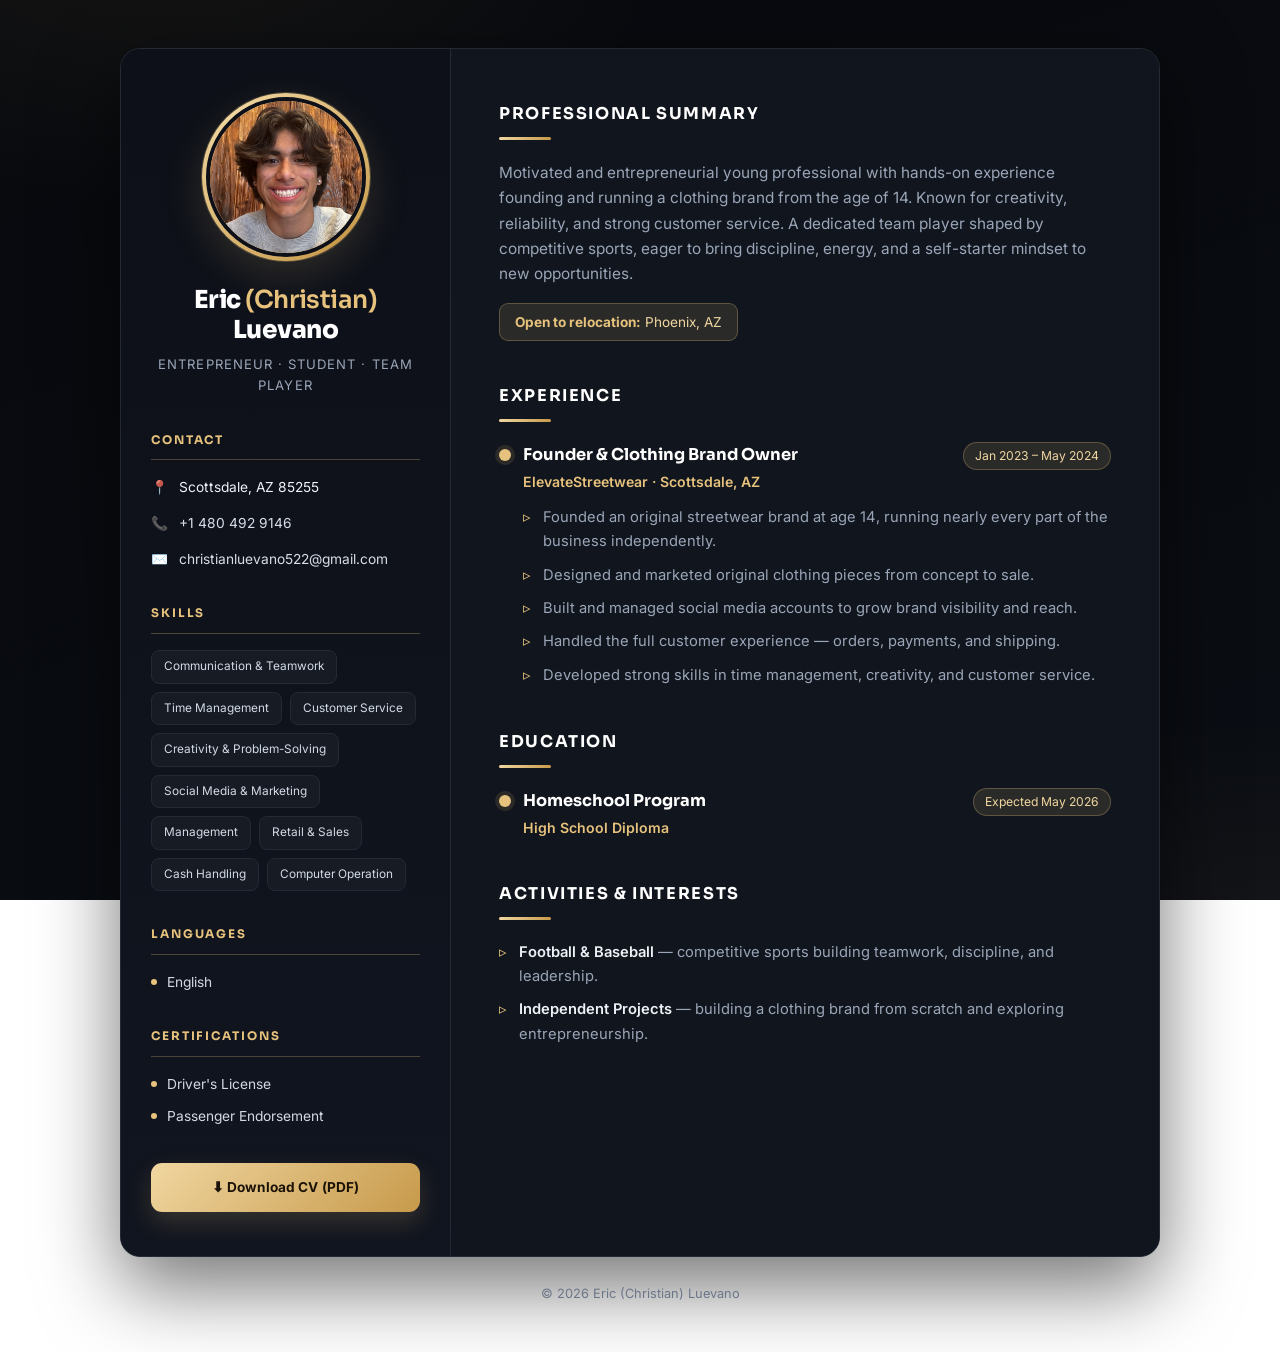
==== index.html @ 759e2b5b "Publish resume site" ====
<!DOCTYPE html>
<html lang="en">
<head>
  <meta charset="UTF-8" />
  <meta name="viewport" content="width=device-width, initial-scale=1.0" />
  <title>Eric (Christian) Luevano — Resume</title>
  <meta name="description" content="Resume of Eric (Christian) Luevano — entrepreneurial, motivated, and reliable. Founder of ElevateStreetwear." />
  <meta name="theme-color" content="#0a0c10" />
  <link rel="preconnect" href="https://fonts.googleapis.com" />
  <link rel="preconnect" href="https://fonts.gstatic.com" crossorigin />
  <link href="https://fonts.googleapis.com/css2?family=Sora:wght@600;700;800&family=Inter:wght@400;500;600;700&display=swap" rel="stylesheet" />
  <link rel="stylesheet" href="styles.css" />
</head>
<body>
  <main class="page">
    <!-- Sidebar -->
    <aside class="sidebar">
      <div class="photo-wrap">
        <img src="assets/profile.jpg" alt="Eric (Christian) Luevano" class="photo" />
      </div>

      <h1 class="name">Eric <span>(Christian)</span> Luevano</h1>
      <p class="tagline">Entrepreneur · Student · Team Player</p>

      <section class="side-block">
        <h2 class="side-title">Contact</h2>
        <ul class="contact">
          <li>
            <span class="ico" aria-hidden="true">📍</span>
            <span>Scottsdale, AZ 85255</span>
          </li>
          <li>
            <span class="ico" aria-hidden="true">📞</span>
            <a href="tel:+14804929146">+1 480 492 9146</a>
          </li>
          <li>
            <span class="ico" aria-hidden="true">✉️</span>
            <a href="mailto:christianluevano522@gmail.com">christianluevano522@gmail.com</a>
          </li>
        </ul>
      </section>

      <section class="side-block">
        <h2 class="side-title">Skills</h2>
        <ul class="tags">
          <li>Communication &amp; Teamwork</li>
          <li>Time Management</li>
          <li>Customer Service</li>
          <li>Creativity &amp; Problem-Solving</li>
          <li>Social Media &amp; Marketing</li>
          <li>Management</li>
          <li>Retail &amp; Sales</li>
          <li>Cash Handling</li>
          <li>Computer Operation</li>
        </ul>
      </section>

      <section class="side-block">
        <h2 class="side-title">Languages</h2>
        <ul class="plain">
          <li>English</li>
        </ul>
      </section>

      <section class="side-block">
        <h2 class="side-title">Certifications</h2>
        <ul class="plain">
          <li>Driver's License</li>
          <li>Passenger Endorsement</li>
        </ul>
      </section>

      <a class="download" href="assets/Eric_Luevano_CV.pdf" download>
        ⬇ Download CV (PDF)
      </a>
    </aside>

    <!-- Main content -->
    <div class="content">
      <section class="block">
        <h2 class="section-title">Professional Summary</h2>
        <p class="summary">
          Motivated and entrepreneurial young professional with hands-on experience
          founding and running a clothing brand from the age of 14. Known for
          creativity, reliability, and strong customer service. A dedicated team
          player shaped by competitive sports, eager to bring discipline, energy,
          and a self-starter mindset to new opportunities.
        </p>
        <p class="relocate"><strong>Open to relocation:</strong> Phoenix, AZ</p>
      </section>

      <section class="block">
        <h2 class="section-title">Experience</h2>

        <article class="job">
          <div class="job-head">
            <h3 class="job-title">Founder &amp; Clothing Brand Owner</h3>
            <span class="job-date">Jan 2023 – May 2024</span>
          </div>
          <p class="job-org">ElevateStreetwear · Scottsdale, AZ</p>
          <ul class="bullets">
            <li>Founded an original streetwear brand at age 14, running nearly every part of the business independently.</li>
            <li>Designed and marketed original clothing pieces from concept to sale.</li>
            <li>Built and managed social media accounts to grow brand visibility and reach.</li>
            <li>Handled the full customer experience — orders, payments, and shipping.</li>
            <li>Developed strong skills in time management, creativity, and customer service.</li>
          </ul>
        </article>
      </section>

      <section class="block">
        <h2 class="section-title">Education</h2>
        <article class="job">
          <div class="job-head">
            <h3 class="job-title">Homeschool Program</h3>
            <span class="job-date">Expected May 2026</span>
          </div>
          <p class="job-org">High School Diploma</p>
        </article>
      </section>

      <section class="block">
        <h2 class="section-title">Activities &amp; Interests</h2>
        <ul class="bullets">
          <li><strong>Football &amp; Baseball</strong> — competitive sports building teamwork, discipline, and leadership.</li>
          <li><strong>Independent Projects</strong> — building a clothing brand from scratch and exploring entrepreneurship.</li>
        </ul>
      </section>
    </div>
  </main>

  <footer class="footer">
    <p>© <span id="year"></span> Eric (Christian) Luevano</p>
  </footer>

  <script>
    document.getElementById('year').textContent = new Date().getFullYear();
  </script>
</body>
</html>
---- styles.css ----
:root {
  /* Dark, professional palette */
  --bg: #07090d;
  --bg-2: #0b0e14;
  --card: #11151d;
  --card-2: #161b24;
  --sidebar: #0d1018;
  --sidebar-2: #11151f;
  --line: #232a36;
  --line-soft: #1a2029;

  --text: #eef2f7;
  --muted: #9aa6b8;
  --dim: #6b7688;

  /* Champagne-gold accent — premium and eye-catching on dark */
  --accent: #e7c27d;
  --accent-2: #f0d6a0;
  --accent-deep: #c79a4b;
  --accent-soft: rgba(231, 194, 125, 0.12);
  --accent-line: rgba(231, 194, 125, 0.28);

  --radius: 20px;
  --shadow: 0 30px 80px rgba(0, 0, 0, 0.55);
}

* { box-sizing: border-box; margin: 0; padding: 0; }
html { scroll-behavior: smooth; }

body {
  font-family: 'Inter', -apple-system, BlinkMacSystemFont, 'Segoe UI', sans-serif;
  color: var(--text);
  line-height: 1.65;
  -webkit-font-smoothing: antialiased;
  text-rendering: optimizeLegibility;
  padding: 48px 20px;
  min-height: 100vh;
  background:
    radial-gradient(900px 500px at 12% -10%, rgba(231, 194, 125, 0.07), transparent 60%),
    radial-gradient(800px 500px at 100% 110%, rgba(231, 194, 125, 0.05), transparent 55%),
    linear-gradient(160deg, var(--bg) 0%, var(--bg-2) 100%);
  background-attachment: fixed;
}

.page {
  max-width: 1040px;
  margin: 0 auto;
  display: grid;
  grid-template-columns: 330px 1fr;
  background: var(--card);
  border: 1px solid var(--line);
  border-radius: var(--radius);
  overflow: hidden;
  box-shadow: var(--shadow);
}

h1, h2, h3, .name, .section-title, .side-title, .job-title {
  font-family: 'Sora', 'Inter', sans-serif;
}

/* ---------- Sidebar ---------- */
.sidebar {
  background:
    linear-gradient(180deg, var(--sidebar) 0%, var(--sidebar-2) 100%);
  border-right: 1px solid var(--line);
  padding: 44px 30px;
  text-align: center;
}

.photo-wrap {
  width: 168px;
  height: 168px;
  margin: 0 auto 24px;
  border-radius: 50%;
  padding: 4px;
  background: conic-gradient(from 140deg, var(--accent-deep), var(--accent-2), var(--accent-deep));
  box-shadow: 0 0 0 1px rgba(231,194,125,0.25), 0 14px 40px rgba(231, 194, 125, 0.16);
}

.photo {
  width: 100%;
  height: 100%;
  object-fit: cover;
  border-radius: 50%;
  display: block;
  border: 4px solid var(--sidebar);
}

.name {
  font-size: 1.55rem;
  font-weight: 800;
  letter-spacing: -0.02em;
  line-height: 1.22;
  color: #fff;
}
.name span { font-weight: 600; color: var(--accent); }

.tagline {
  color: var(--muted);
  font-size: 0.82rem;
  margin-top: 8px;
  letter-spacing: 0.08em;
  text-transform: uppercase;
}

.side-block { margin-top: 34px; text-align: left; }

.side-title {
  font-size: 0.74rem;
  text-transform: uppercase;
  letter-spacing: 0.16em;
  color: var(--accent);
  font-weight: 700;
  margin-bottom: 16px;
  padding-bottom: 9px;
  border-bottom: 1px solid var(--accent-line);
}

.contact { list-style: none; display: flex; flex-direction: column; gap: 13px; }
.contact li { display: flex; gap: 11px; align-items: flex-start; font-size: 0.86rem; }
.contact .ico { flex-shrink: 0; filter: saturate(0.6) brightness(1.05); }
.contact a, .contact span { color: var(--text); text-decoration: none; word-break: break-word; }
.contact a { color: #d8dee9; }
.contact a:hover { color: var(--accent); }

.tags { list-style: none; display: flex; flex-wrap: wrap; gap: 8px; }
.tags li {
  background: var(--card-2);
  border: 1px solid var(--line);
  color: #d3dae6;
  font-size: 0.74rem;
  padding: 6px 12px;
  border-radius: 8px;
  transition: border-color 0.18s ease, color 0.18s ease;
}
.tags li:hover { border-color: var(--accent-line); color: var(--accent-2); }

.plain { list-style: none; display: flex; flex-direction: column; gap: 9px; }
.plain li {
  font-size: 0.86rem;
  color: #d3dae6;
  padding-left: 16px;
  position: relative;
}
.plain li::before {
  content: '';
  position: absolute;
  left: 0; top: 0.62em;
  width: 6px; height: 6px;
  border-radius: 50%;
  background: var(--accent);
}

.download {
  display: flex;
  align-items: center;
  justify-content: center;
  gap: 8px;
  margin-top: 36px;
  background: linear-gradient(135deg, var(--accent-2), var(--accent-deep));
  color: #1a1206;
  text-decoration: none;
  font-weight: 700;
  font-size: 0.85rem;
  letter-spacing: 0.01em;
  padding: 13px;
  border-radius: 11px;
  transition: transform 0.16s ease, box-shadow 0.16s ease;
  box-shadow: 0 10px 24px rgba(231, 194, 125, 0.18);
}
.download:hover { transform: translateY(-2px); box-shadow: 0 14px 30px rgba(231, 194, 125, 0.3); }

/* ---------- Content ---------- */
.content { padding: 52px 48px; background: var(--card); }

.block { margin-bottom: 42px; }
.block:last-child { margin-bottom: 0; }

.section-title {
  font-size: 1.02rem;
  font-weight: 700;
  text-transform: uppercase;
  letter-spacing: 0.1em;
  color: #fff;
  position: relative;
  padding-bottom: 12px;
  margin-bottom: 20px;
}
.section-title::after {
  content: '';
  position: absolute;
  left: 0; bottom: 0;
  width: 52px; height: 3px;
  background: linear-gradient(90deg, var(--accent-2), var(--accent-deep));
  border-radius: 3px;
}

.summary { color: var(--muted); font-size: 0.96rem; }

.relocate {
  margin-top: 16px;
  font-size: 0.85rem;
  color: var(--accent-2);
  background: var(--accent-soft);
  border: 1px solid var(--accent-line);
  display: inline-block;
  padding: 7px 15px;
  border-radius: 9px;
}
.relocate strong { color: var(--accent); }

.job { position: relative; padding-left: 24px; margin-bottom: 24px; }
.job:last-child { margin-bottom: 0; }
.job::before {
  content: '';
  position: absolute;
  left: 0; top: 7px;
  width: 12px; height: 12px;
  border-radius: 50%;
  background: var(--accent);
  box-shadow: 0 0 0 4px var(--accent-soft);
}
.job::after {
  content: '';
  position: absolute;
  left: 5.5px; top: 24px; bottom: -24px;
  width: 1px;
  background: var(--line);
}
.job:last-child::after { display: none; }

.job-head {
  display: flex;
  justify-content: space-between;
  align-items: baseline;
  flex-wrap: wrap;
  gap: 6px;
}
.job-title { font-size: 1.02rem; font-weight: 700; color: #fff; }
.job-date {
  font-size: 0.76rem;
  color: var(--accent-2);
  background: var(--accent-soft);
  border: 1px solid var(--accent-line);
  padding: 3px 11px;
  border-radius: 20px;
  white-space: nowrap;
}
.job-org { color: var(--accent); font-size: 0.88rem; font-weight: 600; margin-bottom: 12px; }

.bullets { list-style: none; display: flex; flex-direction: column; gap: 9px; }
.bullets li {
  position: relative;
  padding-left: 20px;
  font-size: 0.92rem;
  color: var(--muted);
}
.bullets li::before {
  content: '▹';
  position: absolute;
  left: 0;
  color: var(--accent);
}
.bullets strong { color: var(--text); font-weight: 600; }

/* ---------- Footer ---------- */
.footer {
  max-width: 1040px;
  margin: 26px auto 0;
  text-align: center;
  color: var(--dim);
  font-size: 0.8rem;
}

/* ---------- Responsive ---------- */
@media (max-width: 780px) {
  body { padding: 16px 12px; }
  .page { grid-template-columns: 1fr; }
  .sidebar { border-right: none; border-bottom: 1px solid var(--line); }
  .content { padding: 36px 26px; }
  .job-head { flex-direction: column; }
}

/* ---------- Print ---------- */
@media print {
  body { background: #fff; color: #111; padding: 0; }
  .page { box-shadow: none; border: none; border-radius: 0; max-width: 100%; background: #fff; }
  .sidebar { background: #f4f4f4; border-right: 1px solid #ddd; }
  .name, .section-title, .job-title { color: #111 !important; }
  .download { display: none; }
}
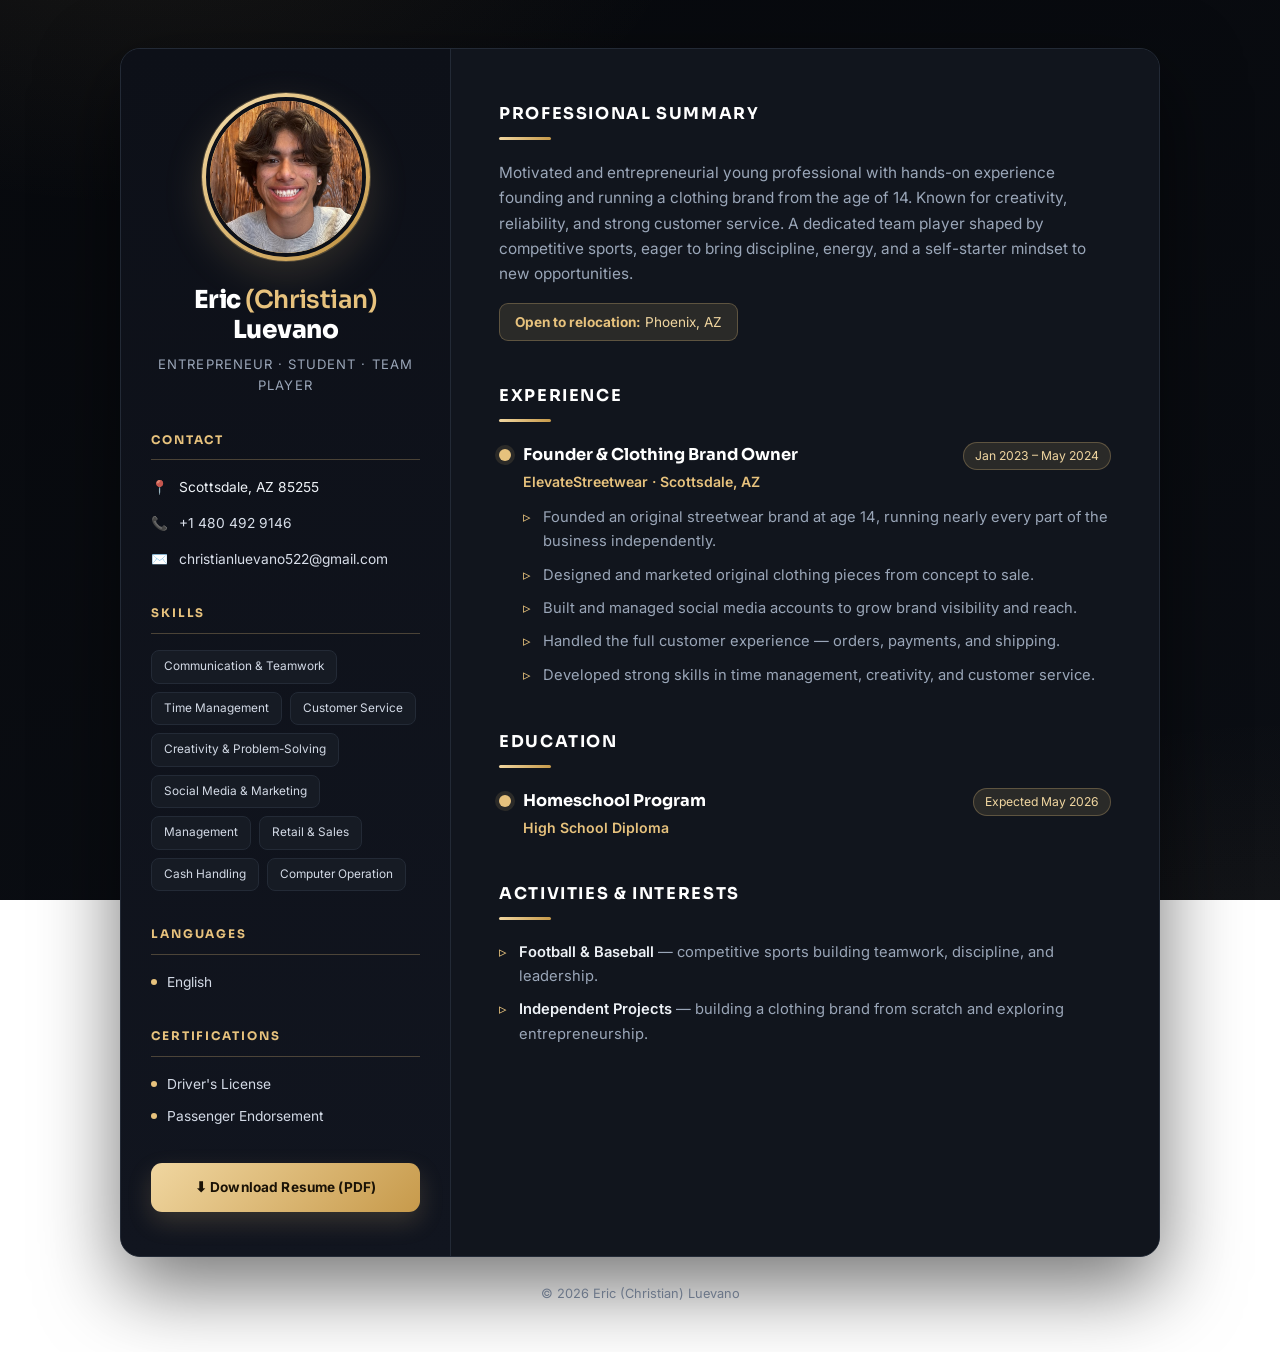
==== commit 26302628: "Publish resume site" ====
--- a/index.html
+++ b/index.html
@@ -70,8 +70,8 @@
         </ul>
       </section>
 
-      <a class="download" href="assets/Eric_Luevano_CV.pdf" download>
-        ⬇ Download CV (PDF)
+      <a class="download" href="assets/Eric_Luevano_Resume.pdf" download>
+        ⬇ Download Resume (PDF)
       </a>
     </aside>
 
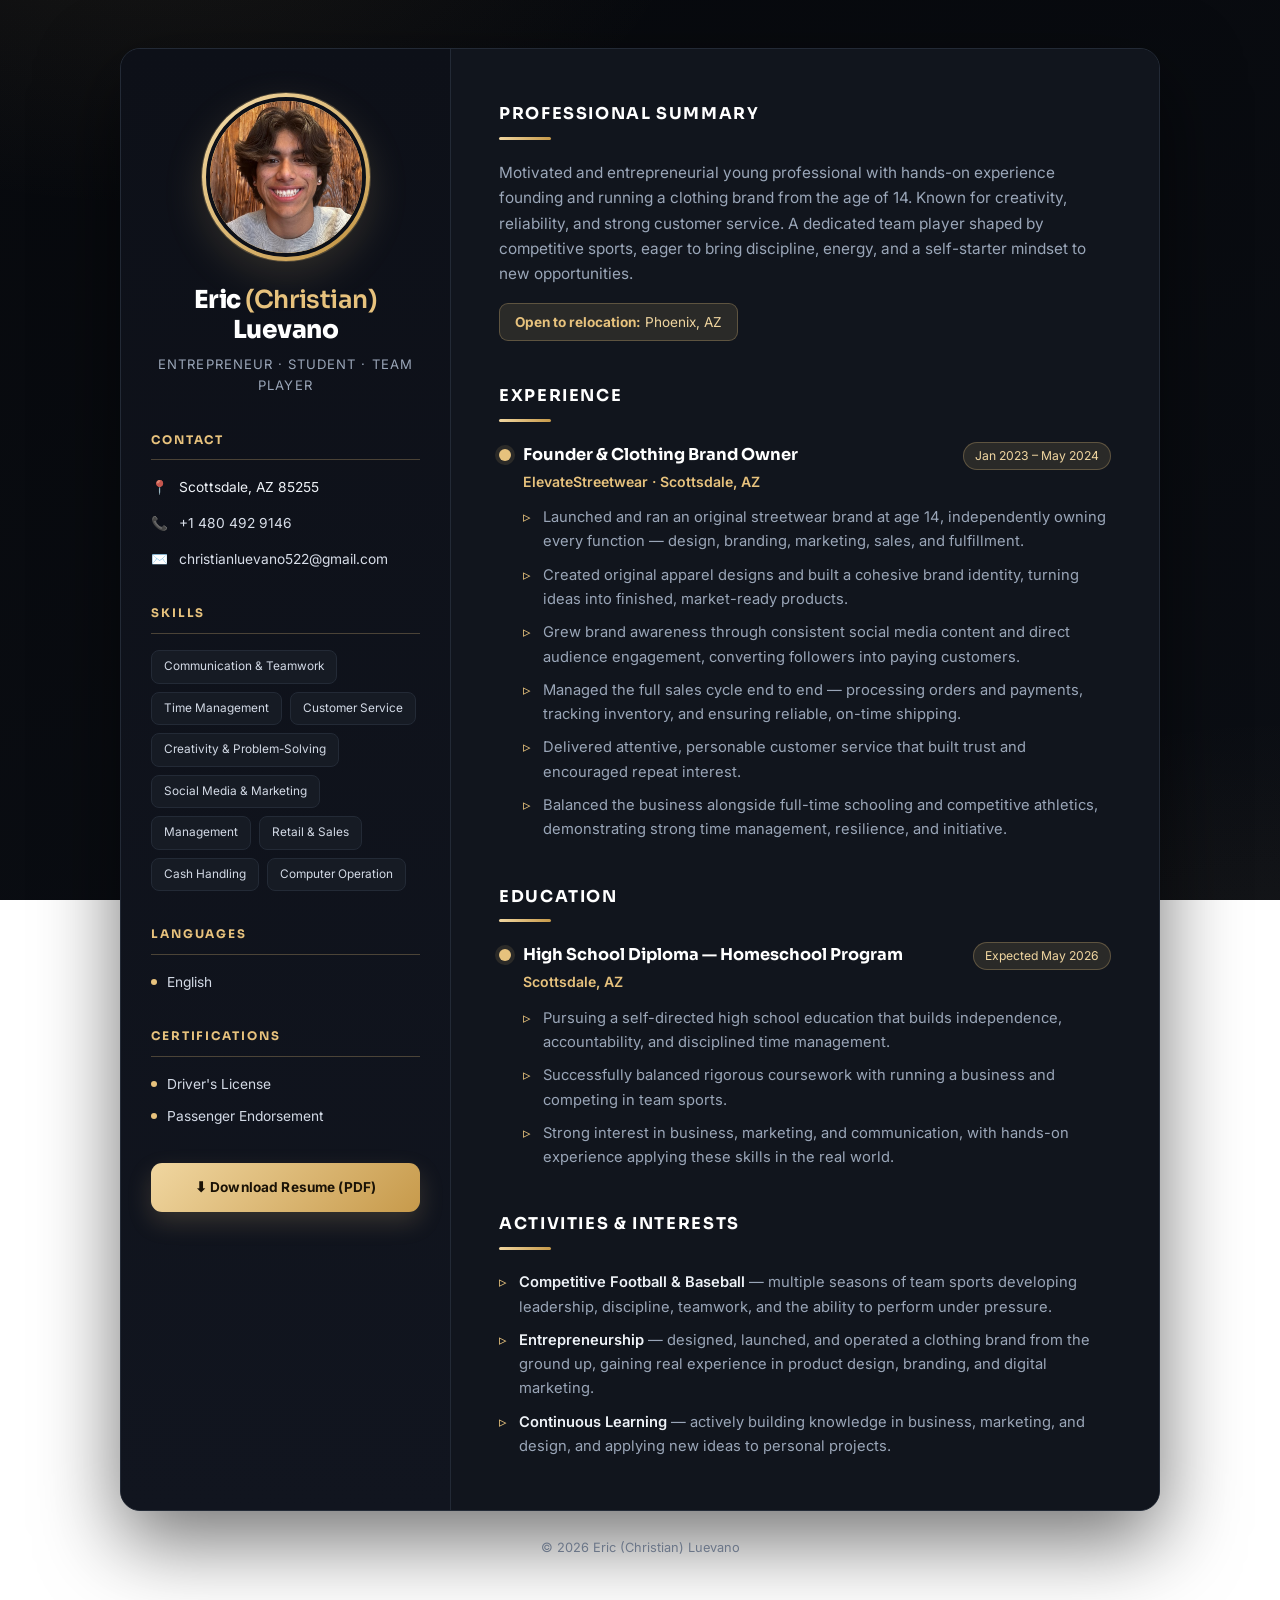
==== commit 938cd6d6: "Expand experience, education & activities; regenerate PDF" ====
--- a/index.html
+++ b/index.html
@@ -99,11 +99,12 @@
           </div>
           <p class="job-org">ElevateStreetwear · Scottsdale, AZ</p>
           <ul class="bullets">
-            <li>Founded an original streetwear brand at age 14, running nearly every part of the business independently.</li>
-            <li>Designed and marketed original clothing pieces from concept to sale.</li>
-            <li>Built and managed social media accounts to grow brand visibility and reach.</li>
-            <li>Handled the full customer experience — orders, payments, and shipping.</li>
-            <li>Developed strong skills in time management, creativity, and customer service.</li>
+            <li>Launched and ran an original streetwear brand at age 14, independently owning every function — design, branding, marketing, sales, and fulfillment.</li>
+            <li>Created original apparel designs and built a cohesive brand identity, turning ideas into finished, market-ready products.</li>
+            <li>Grew brand awareness through consistent social media content and direct audience engagement, converting followers into paying customers.</li>
+            <li>Managed the full sales cycle end to end — processing orders and payments, tracking inventory, and ensuring reliable, on-time shipping.</li>
+            <li>Delivered attentive, personable customer service that built trust and encouraged repeat interest.</li>
+            <li>Balanced the business alongside full-time schooling and competitive athletics, demonstrating strong time management, resilience, and initiative.</li>
           </ul>
         </article>
       </section>
@@ -112,18 +113,24 @@
         <h2 class="section-title">Education</h2>
         <article class="job">
           <div class="job-head">
-            <h3 class="job-title">Homeschool Program</h3>
+            <h3 class="job-title">High School Diploma — Homeschool Program</h3>
             <span class="job-date">Expected May 2026</span>
           </div>
-          <p class="job-org">High School Diploma</p>
+          <p class="job-org">Scottsdale, AZ</p>
+          <ul class="bullets">
+            <li>Pursuing a self-directed high school education that builds independence, accountability, and disciplined time management.</li>
+            <li>Successfully balanced rigorous coursework with running a business and competing in team sports.</li>
+            <li>Strong interest in business, marketing, and communication, with hands-on experience applying these skills in the real world.</li>
+          </ul>
         </article>
       </section>
 
       <section class="block">
         <h2 class="section-title">Activities &amp; Interests</h2>
         <ul class="bullets">
-          <li><strong>Football &amp; Baseball</strong> — competitive sports building teamwork, discipline, and leadership.</li>
-          <li><strong>Independent Projects</strong> — building a clothing brand from scratch and exploring entrepreneurship.</li>
+          <li><strong>Competitive Football &amp; Baseball</strong> — multiple seasons of team sports developing leadership, discipline, teamwork, and the ability to perform under pressure.</li>
+          <li><strong>Entrepreneurship</strong> — designed, launched, and operated a clothing brand from the ground up, gaining real experience in product design, branding, and digital marketing.</li>
+          <li><strong>Continuous Learning</strong> — actively building knowledge in business, marketing, and design, and applying new ideas to personal projects.</li>
         </ul>
       </section>
     </div>
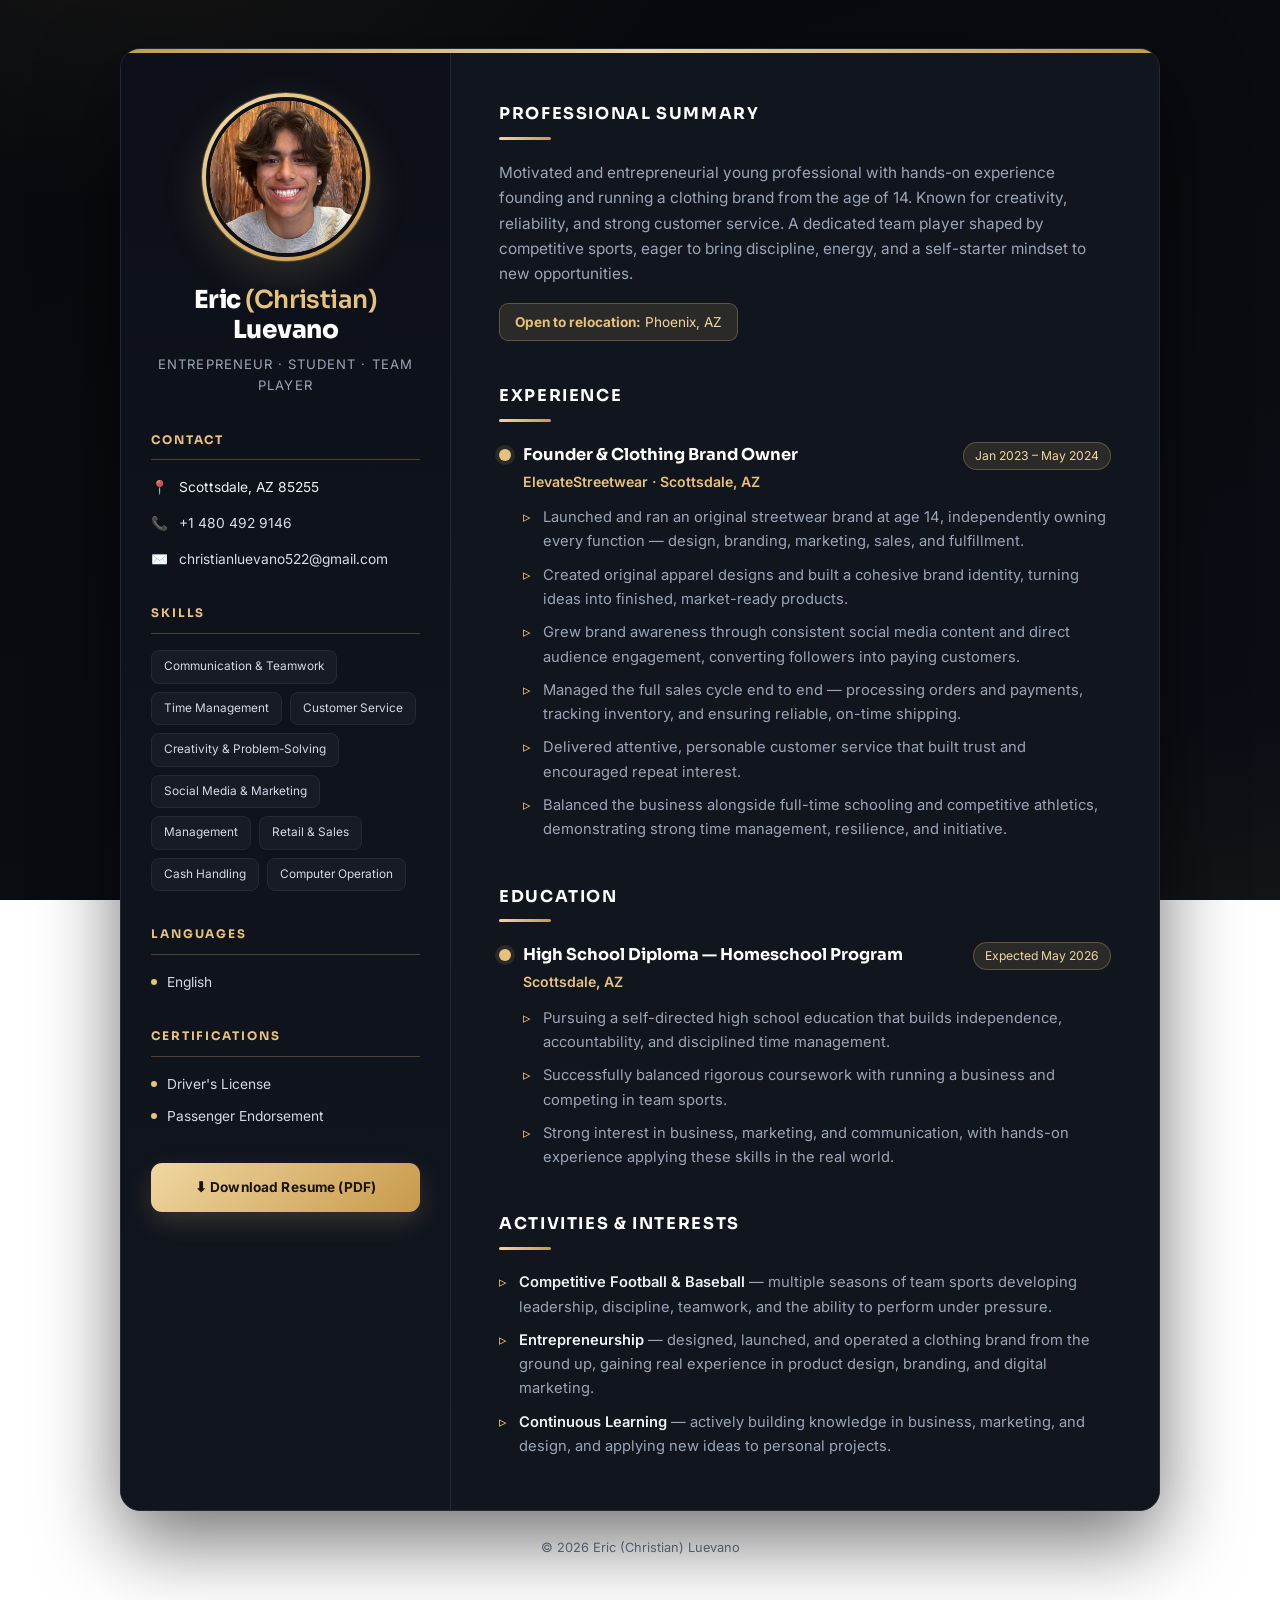
==== commit 8e5024f3: "Polish: favicon, social share previews, top accent bar, entrance animations, focus states" ====
--- a/index.html
+++ b/index.html
@@ -4,8 +4,25 @@
   <meta charset="UTF-8" />
   <meta name="viewport" content="width=device-width, initial-scale=1.0" />
   <title>Eric (Christian) Luevano — Resume</title>
-  <meta name="description" content="Resume of Eric (Christian) Luevano — entrepreneurial, motivated, and reliable. Founder of ElevateStreetwear." />
+  <meta name="description" content="Resume of Eric (Christian) Luevano — an entrepreneurial, motivated, and reliable young professional and founder of ElevateStreetwear." />
+  <meta name="author" content="Eric (Christian) Luevano" />
   <meta name="theme-color" content="#0a0c10" />
+  <link rel="canonical" href="https://christianluevano522-bot.github.io/resume/" />
+
+  <!-- Favicon: gold "EL" monogram -->
+  <link rel="icon" href="data:image/svg+xml,%3Csvg xmlns='http://www.w3.org/2000/svg' viewBox='0 0 64 64'%3E%3Crect width='64' height='64' rx='14' fill='%230d1018'/%3E%3Ctext x='50%25' y='50%25' dy='.07em' text-anchor='middle' dominant-baseline='middle' font-family='Georgia,serif' font-weight='700' font-size='30' fill='%23e7c27d'%3EEL%3C/text%3E%3C/svg%3E" />
+
+  <!-- Social share preview -->
+  <meta property="og:type" content="profile" />
+  <meta property="og:title" content="Eric (Christian) Luevano — Resume" />
+  <meta property="og:description" content="Entrepreneurial, motivated, and reliable young professional. Founder of ElevateStreetwear." />
+  <meta property="og:url" content="https://christianluevano522-bot.github.io/resume/" />
+  <meta property="og:image" content="https://christianluevano522-bot.github.io/resume/assets/profile.jpg" />
+  <meta name="twitter:card" content="summary" />
+  <meta name="twitter:title" content="Eric (Christian) Luevano — Resume" />
+  <meta name="twitter:description" content="Entrepreneurial, motivated, and reliable young professional. Founder of ElevateStreetwear." />
+  <meta name="twitter:image" content="https://christianluevano522-bot.github.io/resume/assets/profile.jpg" />
+
   <link rel="preconnect" href="https://fonts.googleapis.com" />
   <link rel="preconnect" href="https://fonts.gstatic.com" crossorigin />
   <link href="https://fonts.googleapis.com/css2?family=Sora:wght@600;700;800&family=Inter:wght@400;500;600;700&display=swap" rel="stylesheet" />
--- a/styles.css
+++ b/styles.css
@@ -43,6 +43,7 @@
 }
 
 .page {
+  position: relative;
   max-width: 1040px;
   margin: 0 auto;
   display: grid;
@@ -52,6 +53,40 @@
   border-radius: var(--radius);
   overflow: hidden;
   box-shadow: var(--shadow);
+}
+
+/* Refined gold accent bar across the top of the card */
+.page::before {
+  content: '';
+  position: absolute;
+  top: 0; left: 0; right: 0;
+  height: 4px;
+  background: linear-gradient(90deg, var(--accent-deep), var(--accent-2), var(--accent-deep));
+  z-index: 2;
+}
+
+/* Subtle, professional entrance animation */
+@keyframes rise {
+  from { opacity: 0; transform: translateY(14px); }
+  to   { opacity: 1; transform: translateY(0); }
+}
+.sidebar, .content > .block {
+  animation: rise 0.6s cubic-bezier(0.22, 1, 0.36, 1) both;
+}
+.content > .block:nth-child(1) { animation-delay: 0.05s; }
+.content > .block:nth-child(2) { animation-delay: 0.13s; }
+.content > .block:nth-child(3) { animation-delay: 0.21s; }
+.content > .block:nth-child(4) { animation-delay: 0.29s; }
+
+@media (prefers-reduced-motion: reduce) {
+  .sidebar, .content > .block { animation: none; }
+}
+
+/* Keyboard accessibility */
+a:focus-visible, .download:focus-visible {
+  outline: 2px solid var(--accent-2);
+  outline-offset: 3px;
+  border-radius: 4px;
 }
 
 h1, h2, h3, .name, .section-title, .side-title, .job-title {
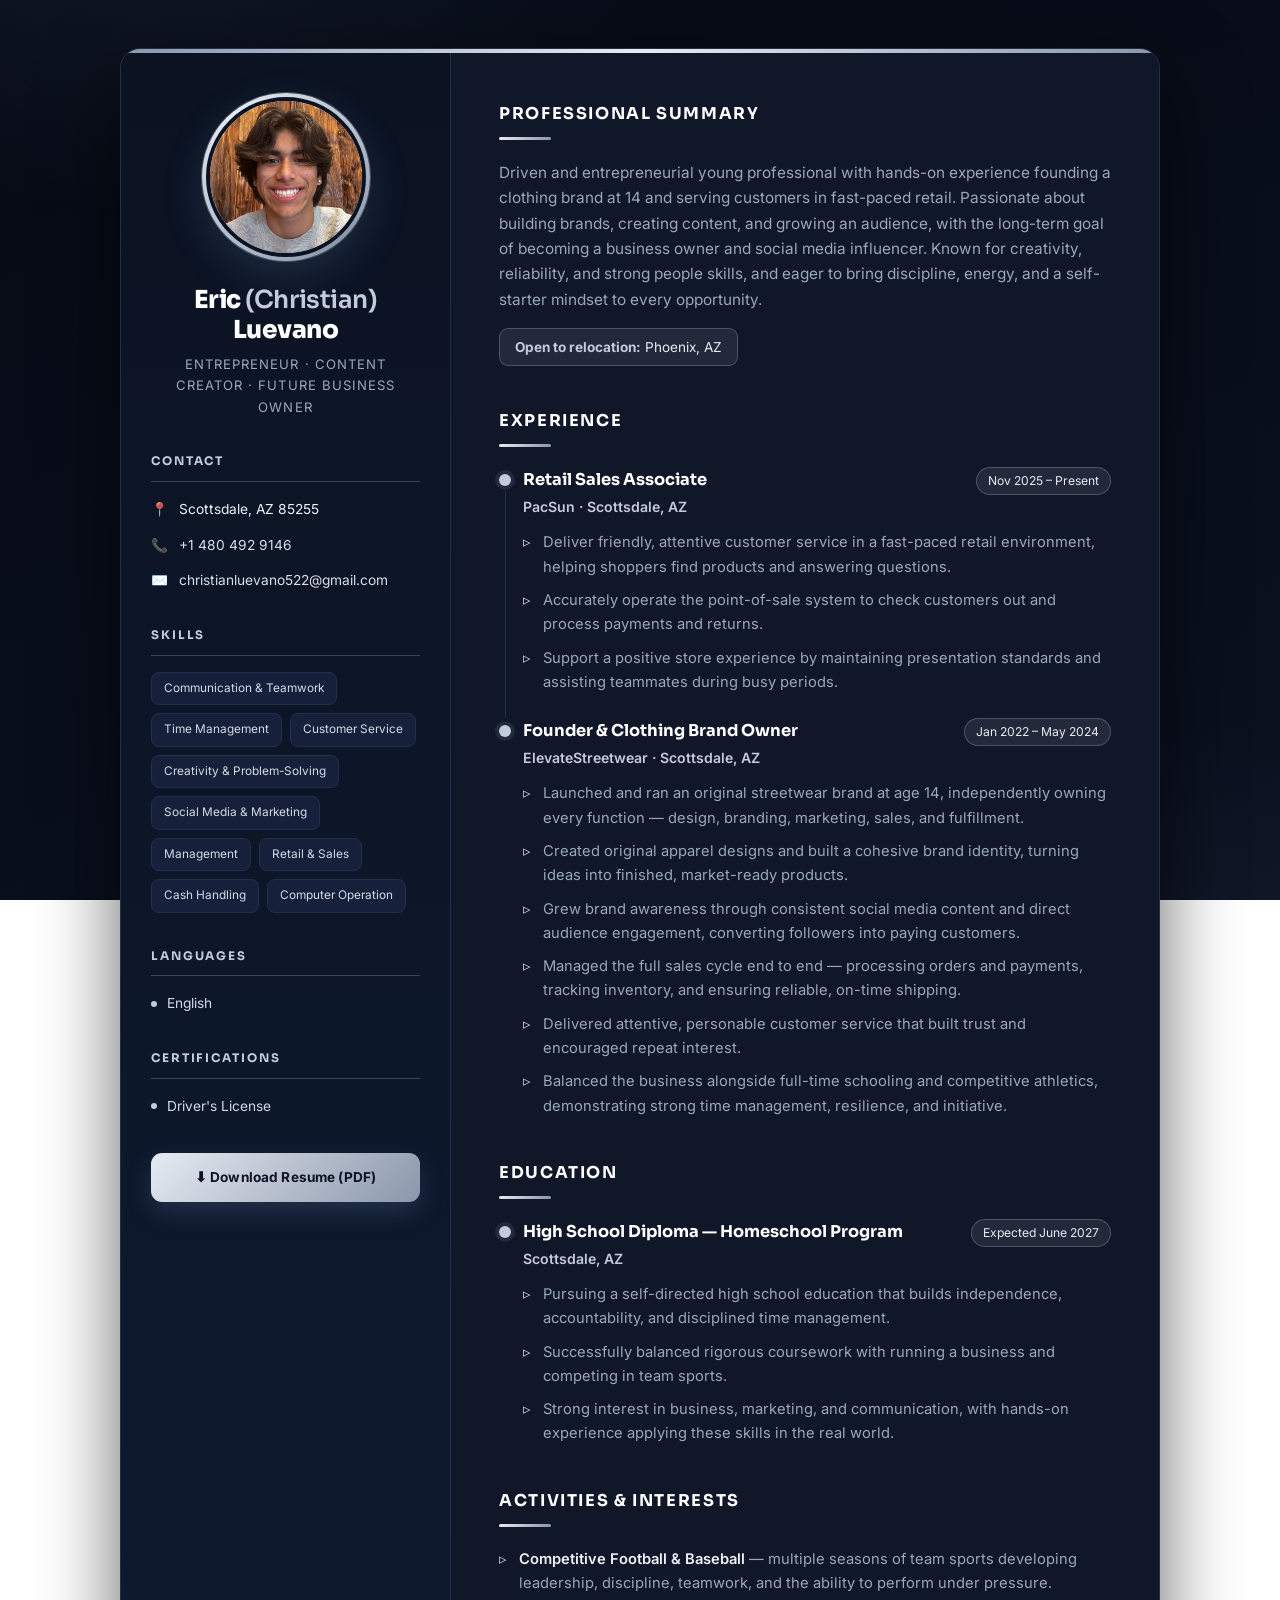
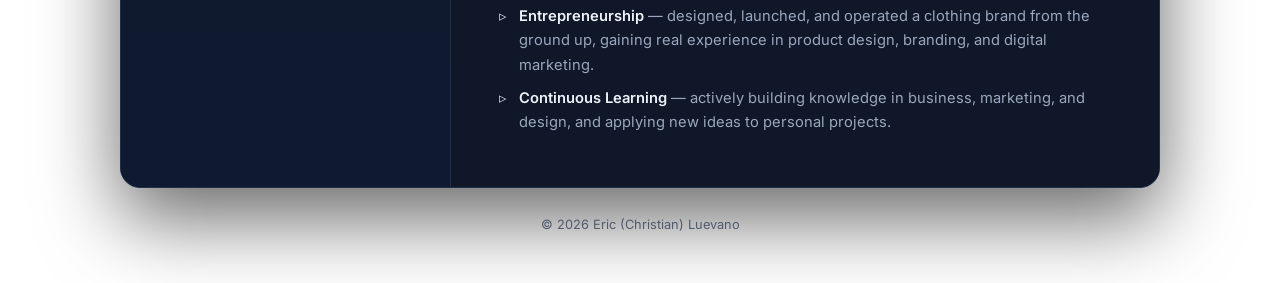
==== commit 3486b8af: "Navy/silver corporate theme; add PacSun role; update dates, grad to June 2027, summary toward busine" ====
--- a/index.html
+++ b/index.html
@@ -6,11 +6,11 @@
   <title>Eric (Christian) Luevano — Resume</title>
   <meta name="description" content="Resume of Eric (Christian) Luevano — an entrepreneurial, motivated, and reliable young professional and founder of ElevateStreetwear." />
   <meta name="author" content="Eric (Christian) Luevano" />
-  <meta name="theme-color" content="#0a0c10" />
+  <meta name="theme-color" content="#0a1326" />
   <link rel="canonical" href="https://christianluevano522-bot.github.io/resume/" />
 
-  <!-- Favicon: gold "EL" monogram -->
-  <link rel="icon" href="data:image/svg+xml,%3Csvg xmlns='http://www.w3.org/2000/svg' viewBox='0 0 64 64'%3E%3Crect width='64' height='64' rx='14' fill='%230d1018'/%3E%3Ctext x='50%25' y='50%25' dy='.07em' text-anchor='middle' dominant-baseline='middle' font-family='Georgia,serif' font-weight='700' font-size='30' fill='%23e7c27d'%3EEL%3C/text%3E%3C/svg%3E" />
+  <!-- Favicon: silver "EL" monogram on navy -->
+  <link rel="icon" href="data:image/svg+xml,%3Csvg xmlns='http://www.w3.org/2000/svg' viewBox='0 0 64 64'%3E%3Crect width='64' height='64' rx='14' fill='%230f1a33'/%3E%3Ctext x='50%25' y='50%25' dy='.07em' text-anchor='middle' dominant-baseline='middle' font-family='Georgia,serif' font-weight='700' font-size='30' fill='%23d7dde7'%3EEL%3C/text%3E%3C/svg%3E" />
 
   <!-- Social share preview -->
   <meta property="og:type" content="profile" />
@@ -37,7 +37,7 @@
       </div>
 
       <h1 class="name">Eric <span>(Christian)</span> Luevano</h1>
-      <p class="tagline">Entrepreneur · Student · Team Player</p>
+      <p class="tagline">Entrepreneur · Content Creator · Future Business Owner</p>
 
       <section class="side-block">
         <h2 class="side-title">Contact</h2>
@@ -83,7 +83,6 @@
         <h2 class="side-title">Certifications</h2>
         <ul class="plain">
           <li>Driver's License</li>
-          <li>Passenger Endorsement</li>
         </ul>
       </section>
 
@@ -97,11 +96,13 @@
       <section class="block">
         <h2 class="section-title">Professional Summary</h2>
         <p class="summary">
-          Motivated and entrepreneurial young professional with hands-on experience
-          founding and running a clothing brand from the age of 14. Known for
-          creativity, reliability, and strong customer service. A dedicated team
-          player shaped by competitive sports, eager to bring discipline, energy,
-          and a self-starter mindset to new opportunities.
+          Driven and entrepreneurial young professional with hands-on experience
+          founding a clothing brand at 14 and serving customers in fast-paced retail.
+          Passionate about building brands, creating content, and growing an audience,
+          with the long-term goal of becoming a business owner and social media
+          influencer. Known for creativity, reliability, and strong people skills,
+          and eager to bring discipline, energy, and a self-starter mindset to every
+          opportunity.
         </p>
         <p class="relocate"><strong>Open to relocation:</strong> Phoenix, AZ</p>
       </section>
@@ -111,8 +112,21 @@
 
         <article class="job">
           <div class="job-head">
+            <h3 class="job-title">Retail Sales Associate</h3>
+            <span class="job-date">Nov 2025 – Present</span>
+          </div>
+          <p class="job-org">PacSun · Scottsdale, AZ</p>
+          <ul class="bullets">
+            <li>Deliver friendly, attentive customer service in a fast-paced retail environment, helping shoppers find products and answering questions.</li>
+            <li>Accurately operate the point-of-sale system to check customers out and process payments and returns.</li>
+            <li>Support a positive store experience by maintaining presentation standards and assisting teammates during busy periods.</li>
+          </ul>
+        </article>
+
+        <article class="job">
+          <div class="job-head">
             <h3 class="job-title">Founder &amp; Clothing Brand Owner</h3>
-            <span class="job-date">Jan 2023 – May 2024</span>
+            <span class="job-date">Jan 2022 – May 2024</span>
           </div>
           <p class="job-org">ElevateStreetwear · Scottsdale, AZ</p>
           <ul class="bullets">
@@ -131,7 +145,7 @@
         <article class="job">
           <div class="job-head">
             <h3 class="job-title">High School Diploma — Homeschool Program</h3>
-            <span class="job-date">Expected May 2026</span>
+            <span class="job-date">Expected June 2027</span>
           </div>
           <p class="job-org">Scottsdale, AZ</p>
           <ul class="bullets">
--- a/styles.css
+++ b/styles.css
@@ -1,27 +1,27 @@
 :root {
-  /* Dark, professional palette */
-  --bg: #07090d;
-  --bg-2: #0b0e14;
-  --card: #11151d;
-  --card-2: #161b24;
-  --sidebar: #0d1018;
-  --sidebar-2: #11151f;
-  --line: #232a36;
-  --line-soft: #1a2029;
-
-  --text: #eef2f7;
-  --muted: #9aa6b8;
-  --dim: #6b7688;
-
-  /* Champagne-gold accent — premium and eye-catching on dark */
-  --accent: #e7c27d;
-  --accent-2: #f0d6a0;
-  --accent-deep: #c79a4b;
-  --accent-soft: rgba(231, 194, 125, 0.12);
-  --accent-line: rgba(231, 194, 125, 0.28);
+  /* Corporate navy & silver palette */
+  --bg: #060a14;
+  --bg-2: #0a1120;
+  --card: #0f1729;
+  --card-2: #16203a;
+  --sidebar: #0b1322;
+  --sidebar-2: #0f1a30;
+  --line: #213049;
+  --line-soft: #1a2740;
+
+  --text: #eef2f8;
+  --muted: #9aa7bd;
+  --dim: #6c7a93;
+
+  /* Brushed-silver accent — clean and corporate on navy */
+  --accent: #c3ccda;
+  --accent-2: #e6ebf2;
+  --accent-deep: #8a96aa;
+  --accent-soft: rgba(195, 204, 218, 0.10);
+  --accent-line: rgba(195, 204, 218, 0.26);
 
   --radius: 20px;
-  --shadow: 0 30px 80px rgba(0, 0, 0, 0.55);
+  --shadow: 0 30px 80px rgba(0, 0, 0, 0.6);
 }
 
 * { box-sizing: border-box; margin: 0; padding: 0; }
@@ -36,8 +36,8 @@
   padding: 48px 20px;
   min-height: 100vh;
   background:
-    radial-gradient(900px 500px at 12% -10%, rgba(231, 194, 125, 0.07), transparent 60%),
-    radial-gradient(800px 500px at 100% 110%, rgba(231, 194, 125, 0.05), transparent 55%),
+    radial-gradient(900px 500px at 12% -10%, rgba(120, 150, 200, 0.10), transparent 60%),
+    radial-gradient(800px 500px at 100% 110%, rgba(150, 165, 195, 0.06), transparent 55%),
     linear-gradient(160deg, var(--bg) 0%, var(--bg-2) 100%);
   background-attachment: fixed;
 }
@@ -109,7 +109,7 @@
   border-radius: 50%;
   padding: 4px;
   background: conic-gradient(from 140deg, var(--accent-deep), var(--accent-2), var(--accent-deep));
-  box-shadow: 0 0 0 1px rgba(231,194,125,0.25), 0 14px 40px rgba(231, 194, 125, 0.16);
+  box-shadow: 0 0 0 1px rgba(195,204,218,0.30), 0 14px 40px rgba(120, 150, 200, 0.18);
 }
 
 .photo {
@@ -193,7 +193,7 @@
   gap: 8px;
   margin-top: 36px;
   background: linear-gradient(135deg, var(--accent-2), var(--accent-deep));
-  color: #1a1206;
+  color: #0c1426;
   text-decoration: none;
   font-weight: 700;
   font-size: 0.85rem;
@@ -201,9 +201,9 @@
   padding: 13px;
   border-radius: 11px;
   transition: transform 0.16s ease, box-shadow 0.16s ease;
-  box-shadow: 0 10px 24px rgba(231, 194, 125, 0.18);
-}
-.download:hover { transform: translateY(-2px); box-shadow: 0 14px 30px rgba(231, 194, 125, 0.3); }
+  box-shadow: 0 10px 24px rgba(120, 150, 200, 0.20);
+}
+.download:hover { transform: translateY(-2px); box-shadow: 0 14px 30px rgba(120, 150, 200, 0.32); }
 
 /* ---------- Content ---------- */
 .content { padding: 52px 48px; background: var(--card); }
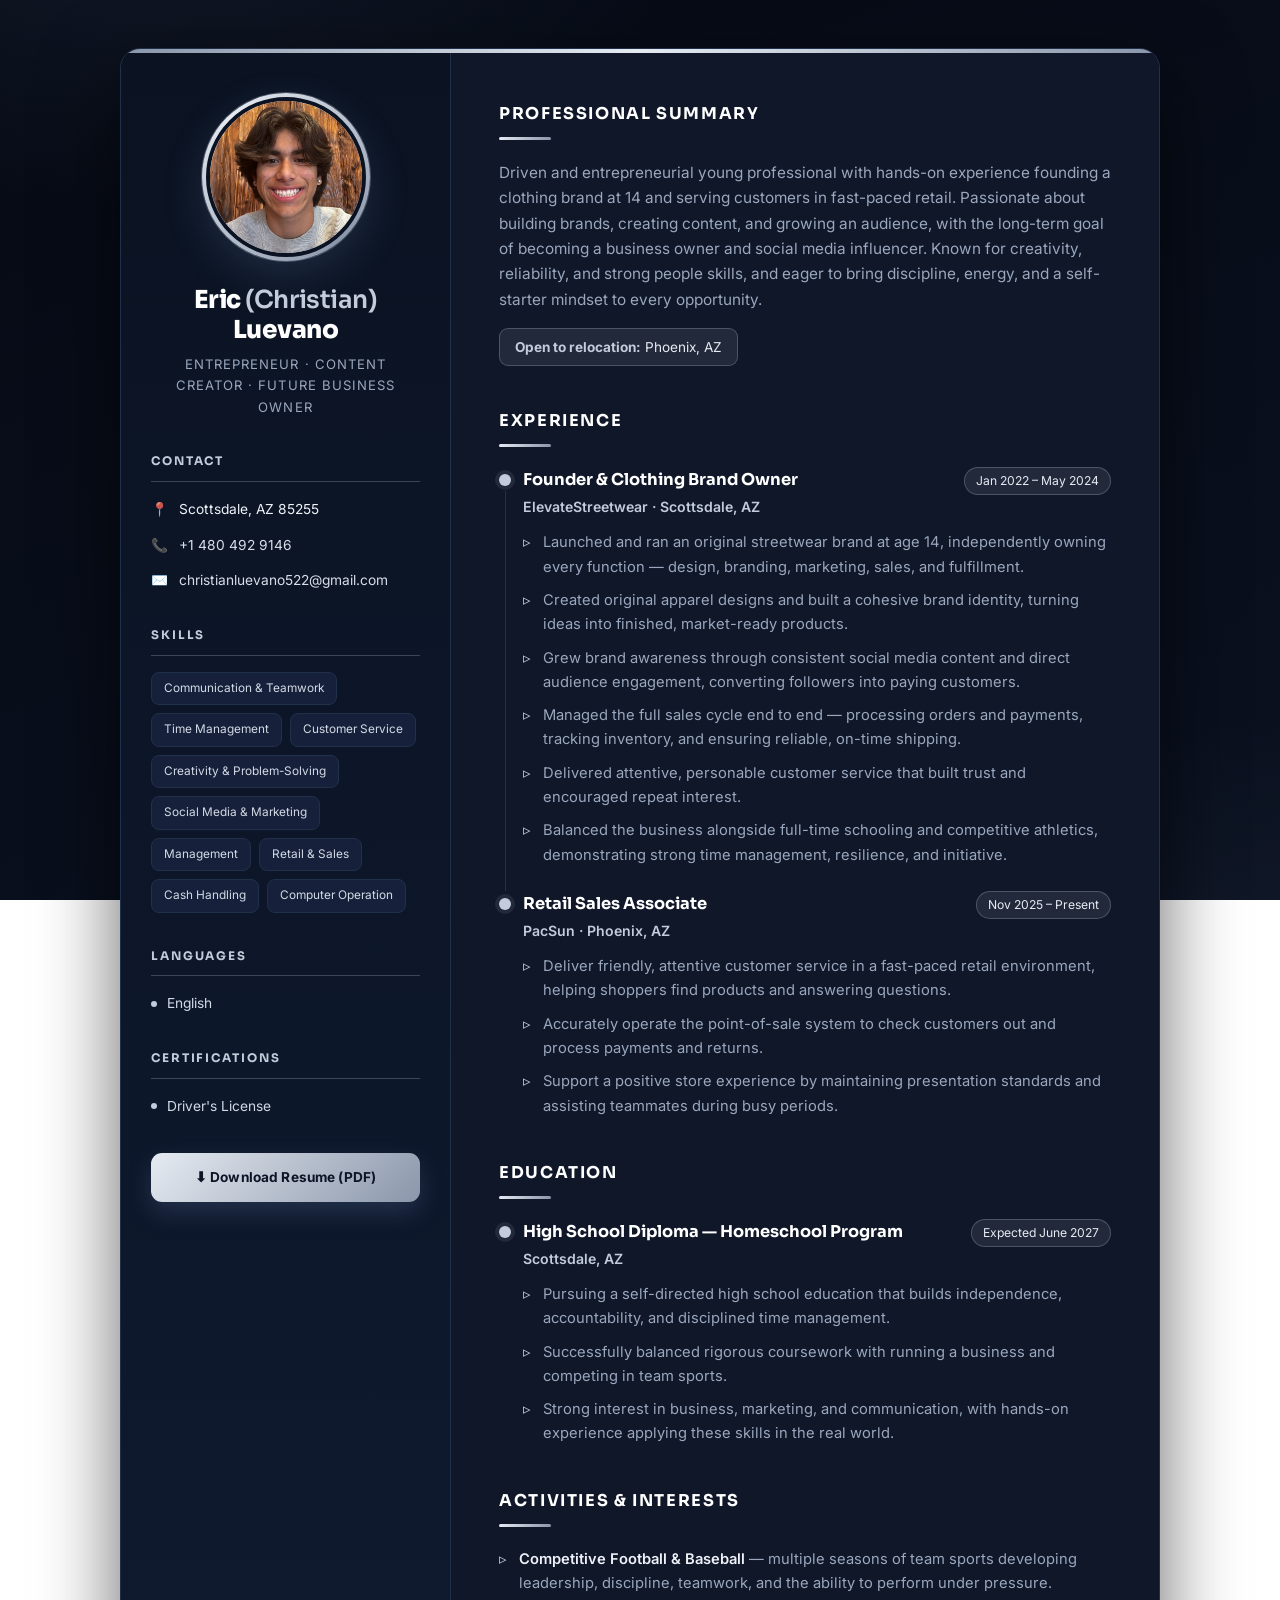
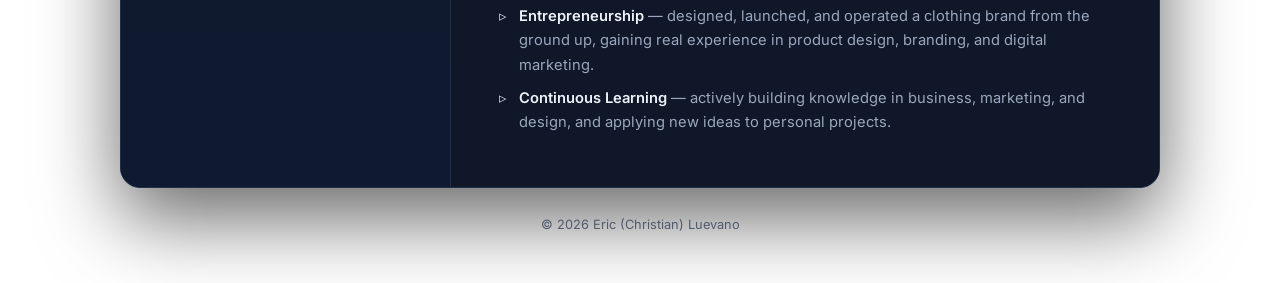
==== commit e97f6d29: "Reorder experience (Clothing Brand Owner first); PacSun location -> Phoenix; fix PDF one-page render" ====
--- a/index.html
+++ b/index.html
@@ -112,19 +112,6 @@
 
         <article class="job">
           <div class="job-head">
-            <h3 class="job-title">Retail Sales Associate</h3>
-            <span class="job-date">Nov 2025 – Present</span>
-          </div>
-          <p class="job-org">PacSun · Scottsdale, AZ</p>
-          <ul class="bullets">
-            <li>Deliver friendly, attentive customer service in a fast-paced retail environment, helping shoppers find products and answering questions.</li>
-            <li>Accurately operate the point-of-sale system to check customers out and process payments and returns.</li>
-            <li>Support a positive store experience by maintaining presentation standards and assisting teammates during busy periods.</li>
-          </ul>
-        </article>
-
-        <article class="job">
-          <div class="job-head">
             <h3 class="job-title">Founder &amp; Clothing Brand Owner</h3>
             <span class="job-date">Jan 2022 – May 2024</span>
           </div>
@@ -136,6 +123,19 @@
             <li>Managed the full sales cycle end to end — processing orders and payments, tracking inventory, and ensuring reliable, on-time shipping.</li>
             <li>Delivered attentive, personable customer service that built trust and encouraged repeat interest.</li>
             <li>Balanced the business alongside full-time schooling and competitive athletics, demonstrating strong time management, resilience, and initiative.</li>
+          </ul>
+        </article>
+
+        <article class="job">
+          <div class="job-head">
+            <h3 class="job-title">Retail Sales Associate</h3>
+            <span class="job-date">Nov 2025 – Present</span>
+          </div>
+          <p class="job-org">PacSun · Phoenix, AZ</p>
+          <ul class="bullets">
+            <li>Deliver friendly, attentive customer service in a fast-paced retail environment, helping shoppers find products and answering questions.</li>
+            <li>Accurately operate the point-of-sale system to check customers out and process payments and returns.</li>
+            <li>Support a positive store experience by maintaining presentation standards and assisting teammates during busy periods.</li>
           </ul>
         </article>
       </section>
